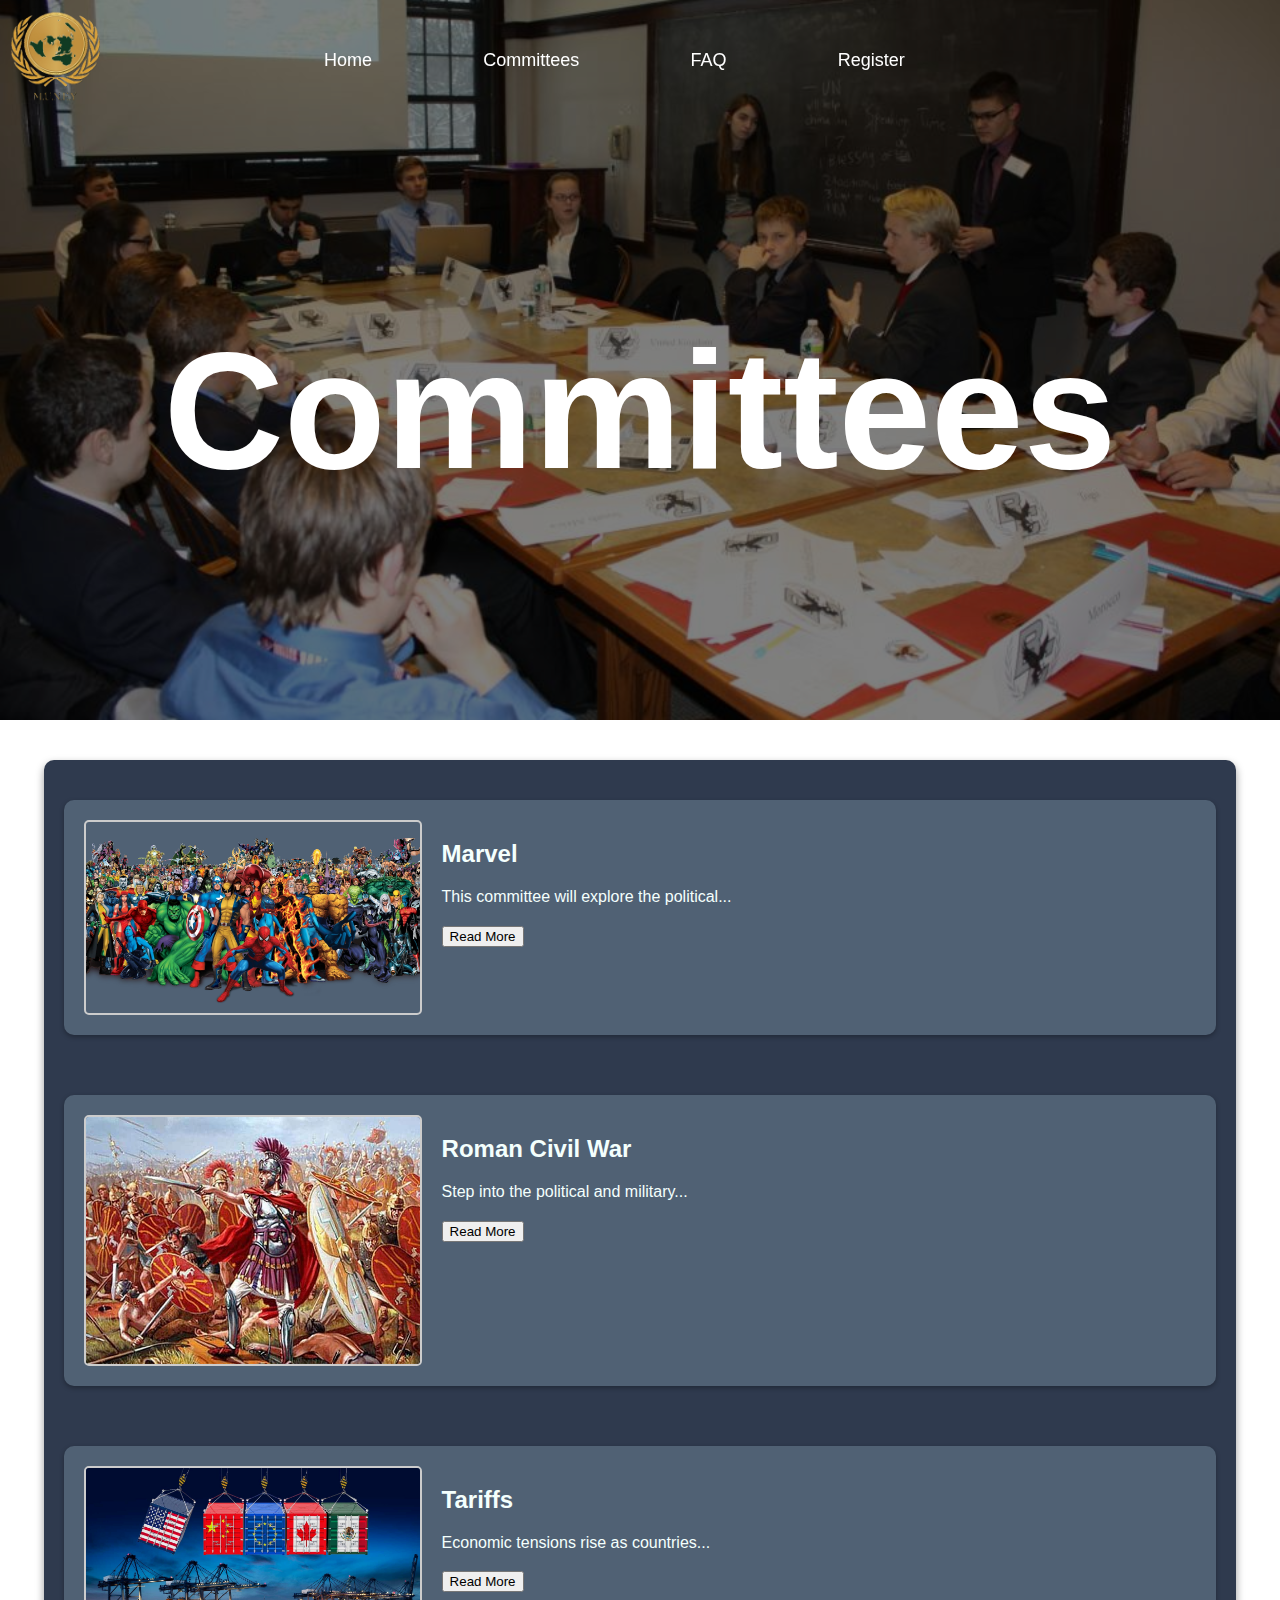
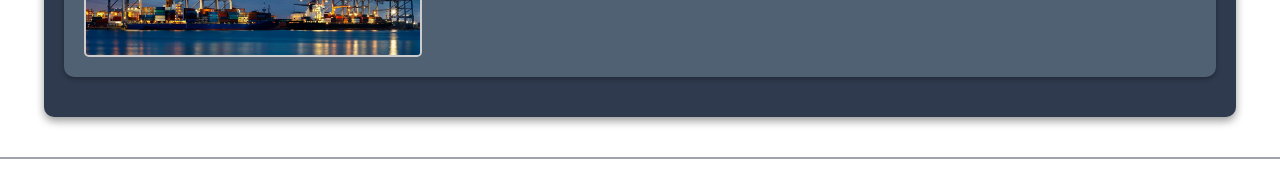
==== eyciSite/code/html/committees.html @ 30d7d752 "Update committees.html" ====
<!DOCTYPE html>
<html>
    <head>
        <base href="https://mun-ey.github.io/">
        <link rel="stylesheet" href="eyciSite/code/css/styles.css" />
    </head>
    <body>
        <!-- Image container with relative positioning -->
        <div style="position: relative;">
            <a href="eyciSite/code/html/index.html">
                <img src="eyciSite/assets/MuneyLogoNoBg.png" alt="MUNey Logo" class="logo">
            </a>

            <!-- Background image -->
            <div class="background-image" style="background: url('eyciSite/assets/bgCommittees.jpg') center/cover, rgba(0, 0, 0, 0.5); background-blend-mode: darken;"></div>

            <!-- Navbar -->
            <div class="navbar">
                <a href="eyciSite/code/html/index.html" class="active">Home</a>
                <a href="eyciSite/code/html/committees.html" class="committees">Committees</a>
                <a href="eyciSite/code/html/FAQ.html" class="news">FAQ</a>
                <a href="eyciSite/code/html/register.html" class="register">Register</a>

                <!-- Hamburger icon for mobile -->
                <div class="hamburger" onclick="toggleNavbar()">
                    <span class="bar"></span>
                    <span class="bar"></span>
                    <span class="bar"></span>
                </div>
            </div>

            <!-- Title -->
            <h1 class="title">Committees</h1>
        </div>

        <!-- Committees Section -->
        <div class="Committees-container">
            
            <div class="committee-item">
                <img src="eyciSite/assets/marvel.jpg" alt="Committee Image" class="committee-img"/>
                
                <div class="committee-content">
                    <h2>Marvel</h2>
                    <p class="short-text" data-fulltext="This committee will explore the political dynamics within the Marvel Universe, challenging delegates to navigate superhero regulations, Sokovia Accords, and intergalactic diplomacy.">
                        This committee will explore the political...
                    </p>
                    <button class="read-more-btn">Read More</button>
                </div>
            </div>

            <div class="committee-item">
                <img src="eyciSite/assets/roman.jpg" alt="Committee Image" class="committee-img" />
                
                <div class="committee-content">
                    <h2>Roman Civil War</h2>
                    <p class="short-text" data-fulltext="Step into the political and military turmoil of the late Roman Republic. Delegates will assume roles of key historical figures, negotiating alliances and waging strategic battles.">
                        Step into the political and military...
                    </p>
                    <button class="read-more-btn">Read More</button>
                </div>
            </div>

            <div class="committee-item">
                <img src="eyciSite/assets/tariffs.jpg" alt="Committee Image" class="committee-img" />
                
                <div class="committee-content">
                    <h2>Tariffs</h2>
                    <p class="short-text" data-fulltext="Economic tensions rise as countries debate international tariffs and trade restrictions. Delegates must balance national interests with global economic stability.">
                        Economic tensions rise as countries...
                    </p>
                    <button class="read-more-btn">Read More</button>
                </div>
            </div>

        </div>
        <hr style="border: 1px solid #2f3a4e77; margin: 20px 0;">
    </body>
</html>

<script>
    function toggleNavbar() {
        const navbar = document.querySelector('.navbar');
        navbar.classList.toggle('active');
    }

    document.querySelectorAll(".read-more-btn").forEach(button => {
        button.addEventListener("click", function () {
            const textElement = this.previousElementSibling;
            if (this.innerText === "Read More") {
                textElement.innerText = textElement.getAttribute("data-fulltext");
                this.innerText = "Read Less";
            } else {
                textElement.innerText = textElement.getAttribute("data-fulltext").slice(0, 40) + "...";
                this.innerText = "Read More";
            }
        });
    });
</script>
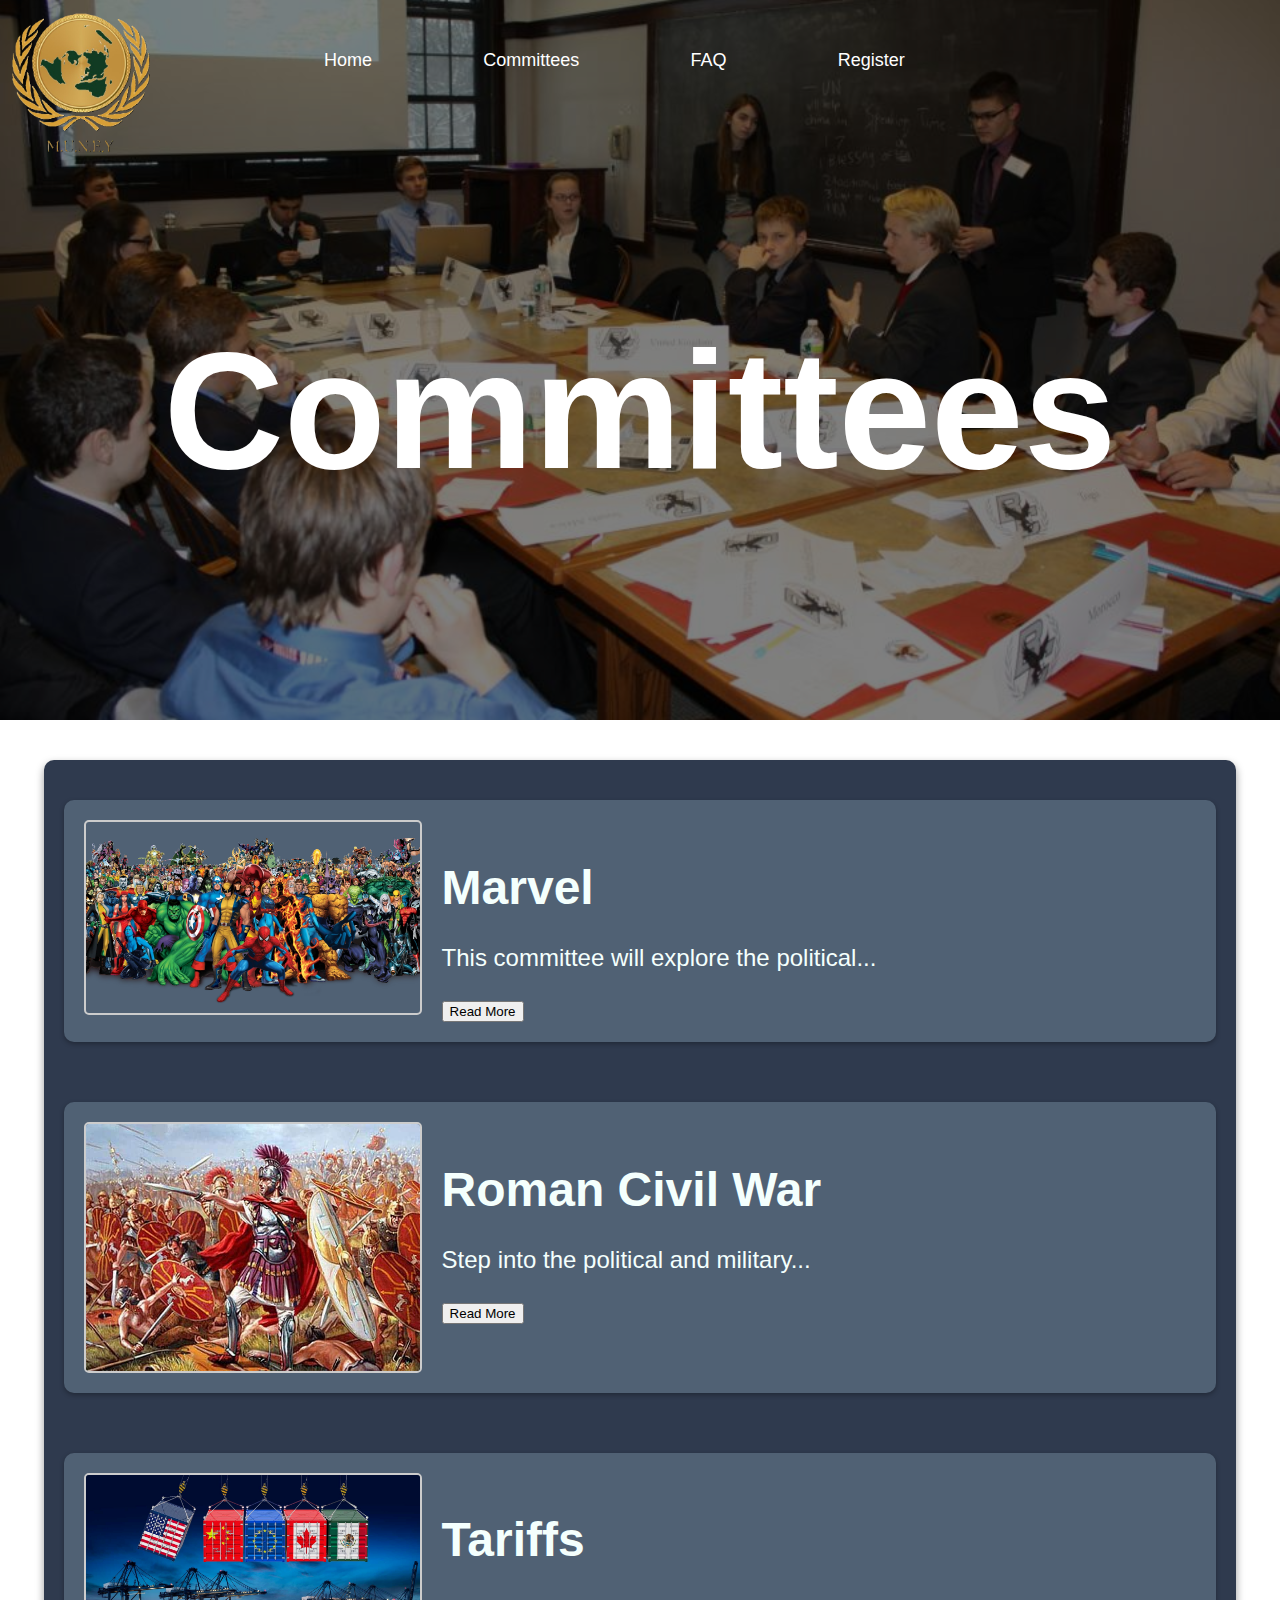
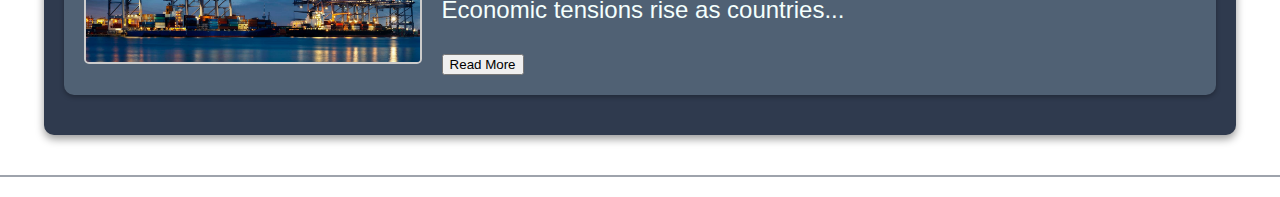
==== commit bb11afe9: "Update committees.html" ====
--- a/eyciSite/code/html/committees.html
+++ b/eyciSite/code/html/committees.html
@@ -41,7 +41,7 @@
                 
                 <div class="committee-content">
                     <h2>Marvel</h2>
-                    <p class="short-text" data-fulltext="This committee will explore the political dynamics within the Marvel Universe, challenging delegates to navigate superhero regulations, Sokovia Accords, and intergalactic diplomacy.">
+                    <p class="short-text" data-fulltext="This committee will explore the political dynamics within the Marvel Universe, challenging delegates to navigate superhero regulations, Sokovia Accords, and intergalactic diplomacy. This committee will explore the political dynamics within the Marvel Universe, challenging delegates to navigate superhero regulations, Sokovia Accords, and intergalactic diplomacy. This committee will explore the political dynamics within the Marvel Universe, challenging delegates to navigate superhero regulations, Sokovia Accords, and intergalactic diplomacy. This committee will explore the political dynamics within the Marvel Universe, challenging delegates to navigate superhero regulations, Sokovia Accords, and intergalactic diplomacy. This committee will explore the political dynamics within the Marvel Universe, challenging delegates to navigate superhero regulations, Sokovia Accords, and intergalactic diplomacy. This committee will explore the political dynamics within the Marvel Universe, challenging delegates to navigate superhero regulations, Sokovia Accords, and intergalactic diplomacy. This committee will explore the political dynamics within the Marvel Universe, challenging delegates to navigate superhero regulations, Sokovia Accords, and intergalactic diplomacy. This committee will explore the political dynamics within the Marvel Universe, challenging delegates to navigate superhero regulations, Sokovia Accords, and intergalactic diplomacy. This committee will explore the political dynamics within the Marvel Universe, challenging delegates to navigate superhero regulations, Sokovia Accords, and intergalactic diplomacy. This committee will explore the political dynamics within the Marvel Universe, challenging delegates to navigate superhero regulations, Sokovia Accords, and intergalactic diplomacy. This committee will explore the political dynamics within the Marvel Universe, challenging delegates to navigate superhero regulations, Sokovia Accords, and intergalactic diplomacy.">
                         This committee will explore the political...
                     </p>
                     <button class="read-more-btn">Read More</button>
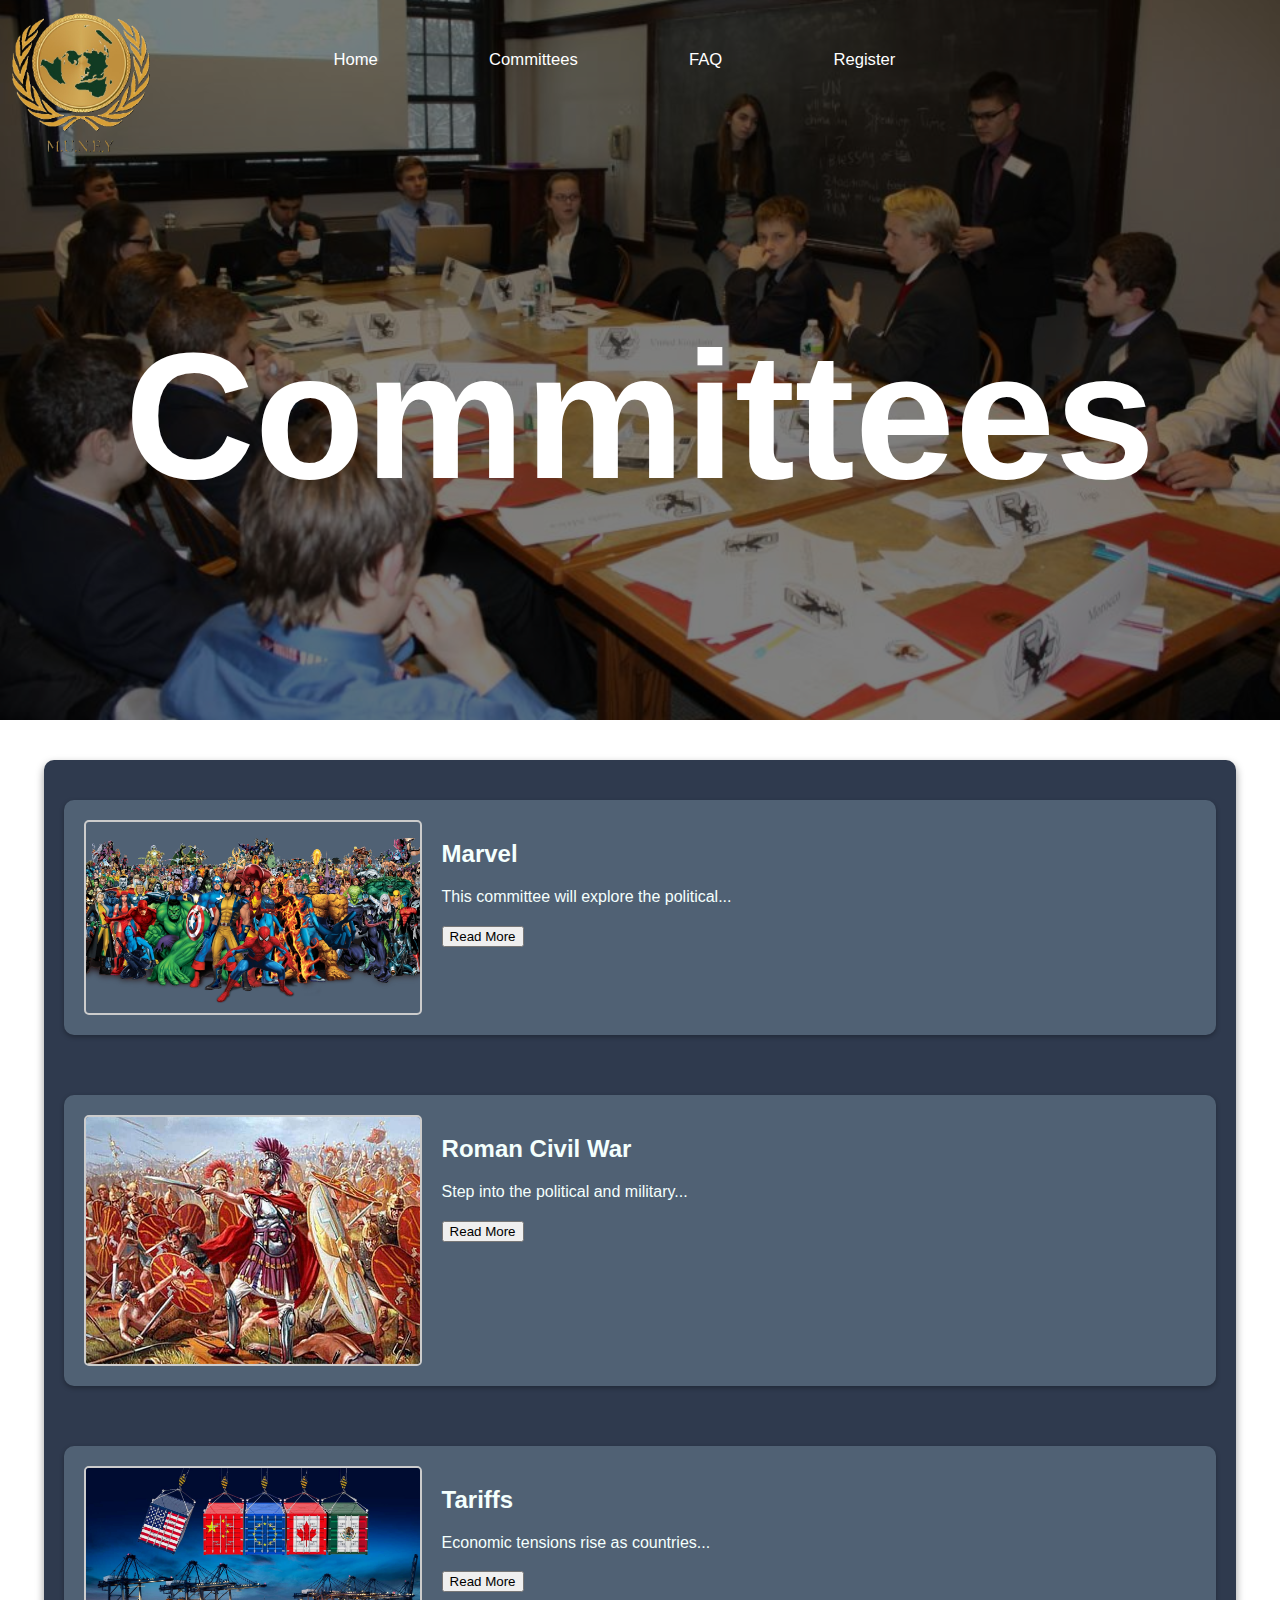
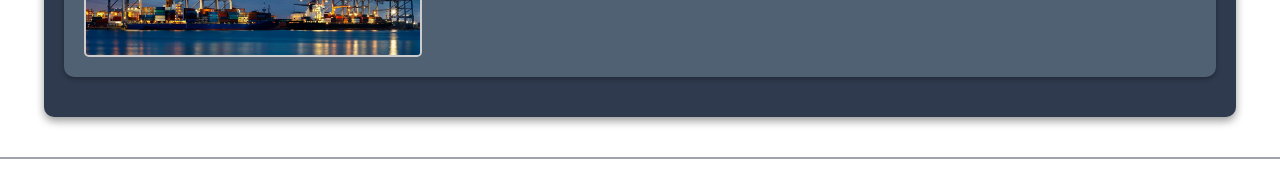
==== commit f092bf67: "changed some sizing for mobile" ====
--- a/eyciSite/code/html/committees.html
+++ b/eyciSite/code/html/committees.html
@@ -1,7 +1,7 @@
 <!DOCTYPE html>
 <html>
     <head>
-        <base href="https://mun-ey.github.io/">
+        <base href="/">
         <link rel="stylesheet" href="eyciSite/code/css/styles.css" />
     </head>
     <body>
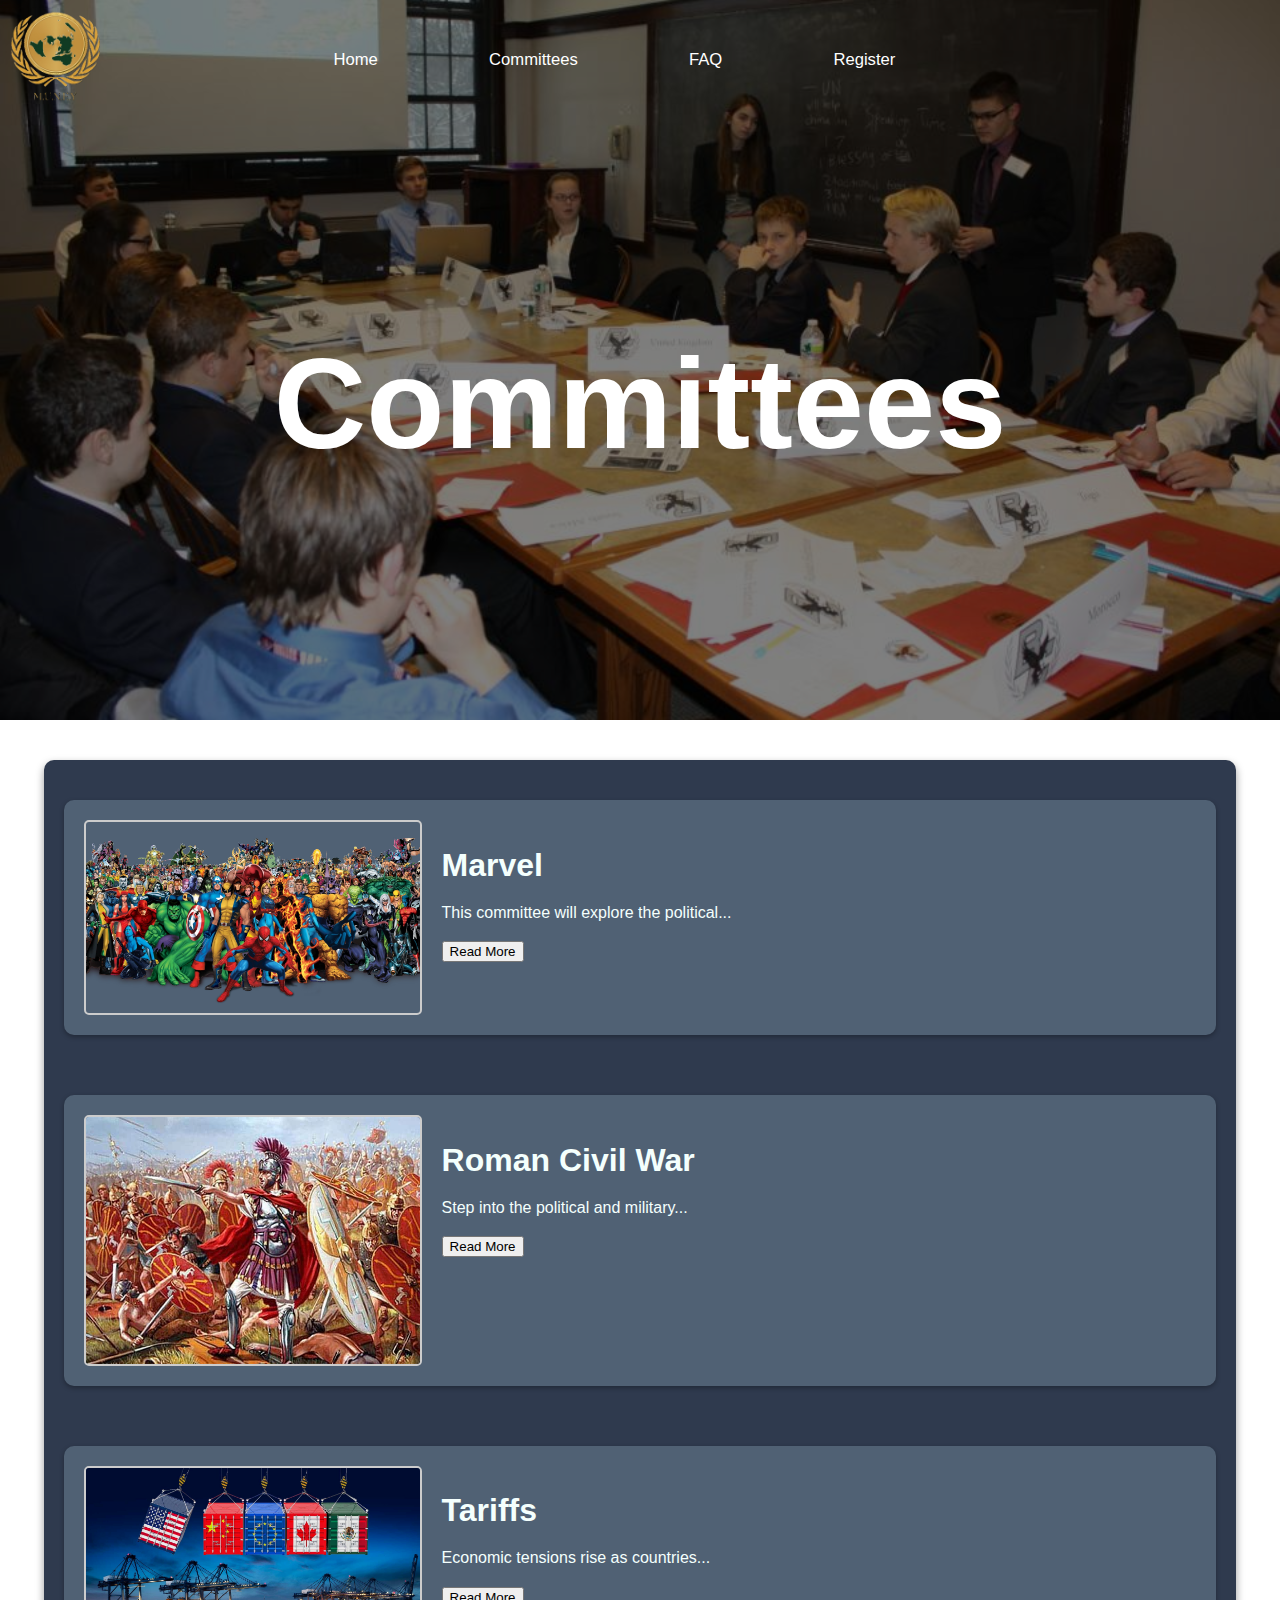
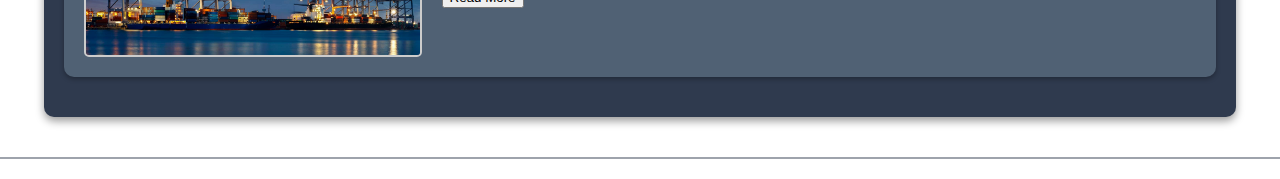
==== commit 64a93d35: "fixed sizing for everything. do better noah. smh..." ====
--- a/eyciSite/code/html/committees.html
+++ b/eyciSite/code/html/committees.html
@@ -1,8 +1,9 @@
 <!DOCTYPE html>
 <html>
     <head>
+        <meta name="viewport" content="width=device-width, initial-scale=1">
         <base href="/">
-        <link rel="stylesheet" href="eyciSite/code/css/styles.css" />
+        <link rel="stylesheet" href="eyciSite/code/css/committees.css" />
     </head>
     <body>
         <!-- Image container with relative positioning -->
@@ -41,8 +42,11 @@
                 
                 <div class="committee-content">
                     <h2>Marvel</h2>
-                    <p class="short-text" data-fulltext="This committee will explore the political dynamics within the Marvel Universe, challenging delegates to navigate superhero regulations, Sokovia Accords, and intergalactic diplomacy. This committee will explore the political dynamics within the Marvel Universe, challenging delegates to navigate superhero regulations, Sokovia Accords, and intergalactic diplomacy. This committee will explore the political dynamics within the Marvel Universe, challenging delegates to navigate superhero regulations, Sokovia Accords, and intergalactic diplomacy. This committee will explore the political dynamics within the Marvel Universe, challenging delegates to navigate superhero regulations, Sokovia Accords, and intergalactic diplomacy. This committee will explore the political dynamics within the Marvel Universe, challenging delegates to navigate superhero regulations, Sokovia Accords, and intergalactic diplomacy. This committee will explore the political dynamics within the Marvel Universe, challenging delegates to navigate superhero regulations, Sokovia Accords, and intergalactic diplomacy. This committee will explore the political dynamics within the Marvel Universe, challenging delegates to navigate superhero regulations, Sokovia Accords, and intergalactic diplomacy. This committee will explore the political dynamics within the Marvel Universe, challenging delegates to navigate superhero regulations, Sokovia Accords, and intergalactic diplomacy. This committee will explore the political dynamics within the Marvel Universe, challenging delegates to navigate superhero regulations, Sokovia Accords, and intergalactic diplomacy. This committee will explore the political dynamics within the Marvel Universe, challenging delegates to navigate superhero regulations, Sokovia Accords, and intergalactic diplomacy. This committee will explore the political dynamics within the Marvel Universe, challenging delegates to navigate superhero regulations, Sokovia Accords, and intergalactic diplomacy.">
+                    <p class="short-text">
                         This committee will explore the political...
+                    </p>
+                    <p class="more-content">
+                        This committee will explore the political dynamics within the Marvel Universe, challenging delegates to navigate superhero regulations, Sokovia Accords, and intergalactic diplomacy. This committee will explore the political dynamics within the Marvel Universe, challenging delegates to navigate superhero regulations, Sokovia Accords, and intergalactic diplomacy. This committee will explore the political dynamics within the Marvel Universe, challenging delegates to navigate superhero regulations, Sokovia Accords, and intergalactic diplomacy. This committee will explore the political dynamics within the Marvel Universe, challenging delegates to navigate superhero regulations, Sokovia Accords, and intergalactic diplomacy. This committee will explore the political dynamics within the Marvel Universe, challenging delegates to navigate superhero regulations, Sokovia Accords, and intergalactic diplomacy. This committee will explore the political dynamics within the Marvel Universe, challenging delegates to navigate superhero regulations, Sokovia Accords, and intergalactic diplomacy. This committee will explore the political dynamics within the Marvel Universe, challenging delegates to navigate superhero regulations, Sokovia Accords, and intergalactic diplomacy. This committee will explore the political dynamics within the Marvel Universe, challenging delegates to navigate superhero regulations, Sokovia Accords, and intergalactic diplomacy. This committee will explore the political dynamics within the Marvel Universe, challenging delegates to navigate superhero regulations, Sokovia Accords, and intergalactic diplomacy. This committee will explore the political dynamics within the Marvel Universe, challenging delegates to navigate superhero regulations, Sokovia Accords, and intergalactic diplomacy. This committee will explore the political dynamics within the Marvel Universe, challenging delegates to navigate superhero regulations, Sokovia Accords, and intergalactic diplomacy.
                     </p>
                     <button class="read-more-btn">Read More</button>
                 </div>
@@ -53,8 +57,11 @@
                 
                 <div class="committee-content">
                     <h2>Roman Civil War</h2>
-                    <p class="short-text" data-fulltext="Step into the political and military turmoil of the late Roman Republic. Delegates will assume roles of key historical figures, negotiating alliances and waging strategic battles.">
+                    <p class="short-text">
                         Step into the political and military...
+                    </p>
+                    <p class="more-content">
+                        Step into the political and military turmoil of the late Roman Republic. Delegates will assume roles of key historical figures, negotiating alliances and waging strategic battles.
                     </p>
                     <button class="read-more-btn">Read More</button>
                 </div>
@@ -65,8 +72,11 @@
                 
                 <div class="committee-content">
                     <h2>Tariffs</h2>
-                    <p class="short-text" data-fulltext="Economic tensions rise as countries debate international tariffs and trade restrictions. Delegates must balance national interests with global economic stability.">
+                    <p class="short-text">
                         Economic tensions rise as countries...
+                    </p>
+                    <p class="more-content">
+                        Economic tensions rise as countries debate international tariffs and trade restrictions. Delegates must balance national interests with global economic stability.
                     </p>
                     <button class="read-more-btn">Read More</button>
                 </div>
@@ -74,25 +84,8 @@
 
         </div>
         <hr style="border: 1px solid #2f3a4e77; margin: 20px 0;">
+
+        <script type="text/javascript" src="eyciSite/code/javascript/index.js"></script>
+        <script type="text/javascript" src="eyciSite/code/javascript/committees.js"></script>
     </body>
 </html>
-
-<script>
-    function toggleNavbar() {
-        const navbar = document.querySelector('.navbar');
-        navbar.classList.toggle('active');
-    }
-
-    document.querySelectorAll(".read-more-btn").forEach(button => {
-        button.addEventListener("click", function () {
-            const textElement = this.previousElementSibling;
-            if (this.innerText === "Read More") {
-                textElement.innerText = textElement.getAttribute("data-fulltext");
-                this.innerText = "Read Less";
-            } else {
-                textElement.innerText = textElement.getAttribute("data-fulltext").slice(0, 40) + "...";
-                this.innerText = "Read More";
-            }
-        });
-    });
-</script>
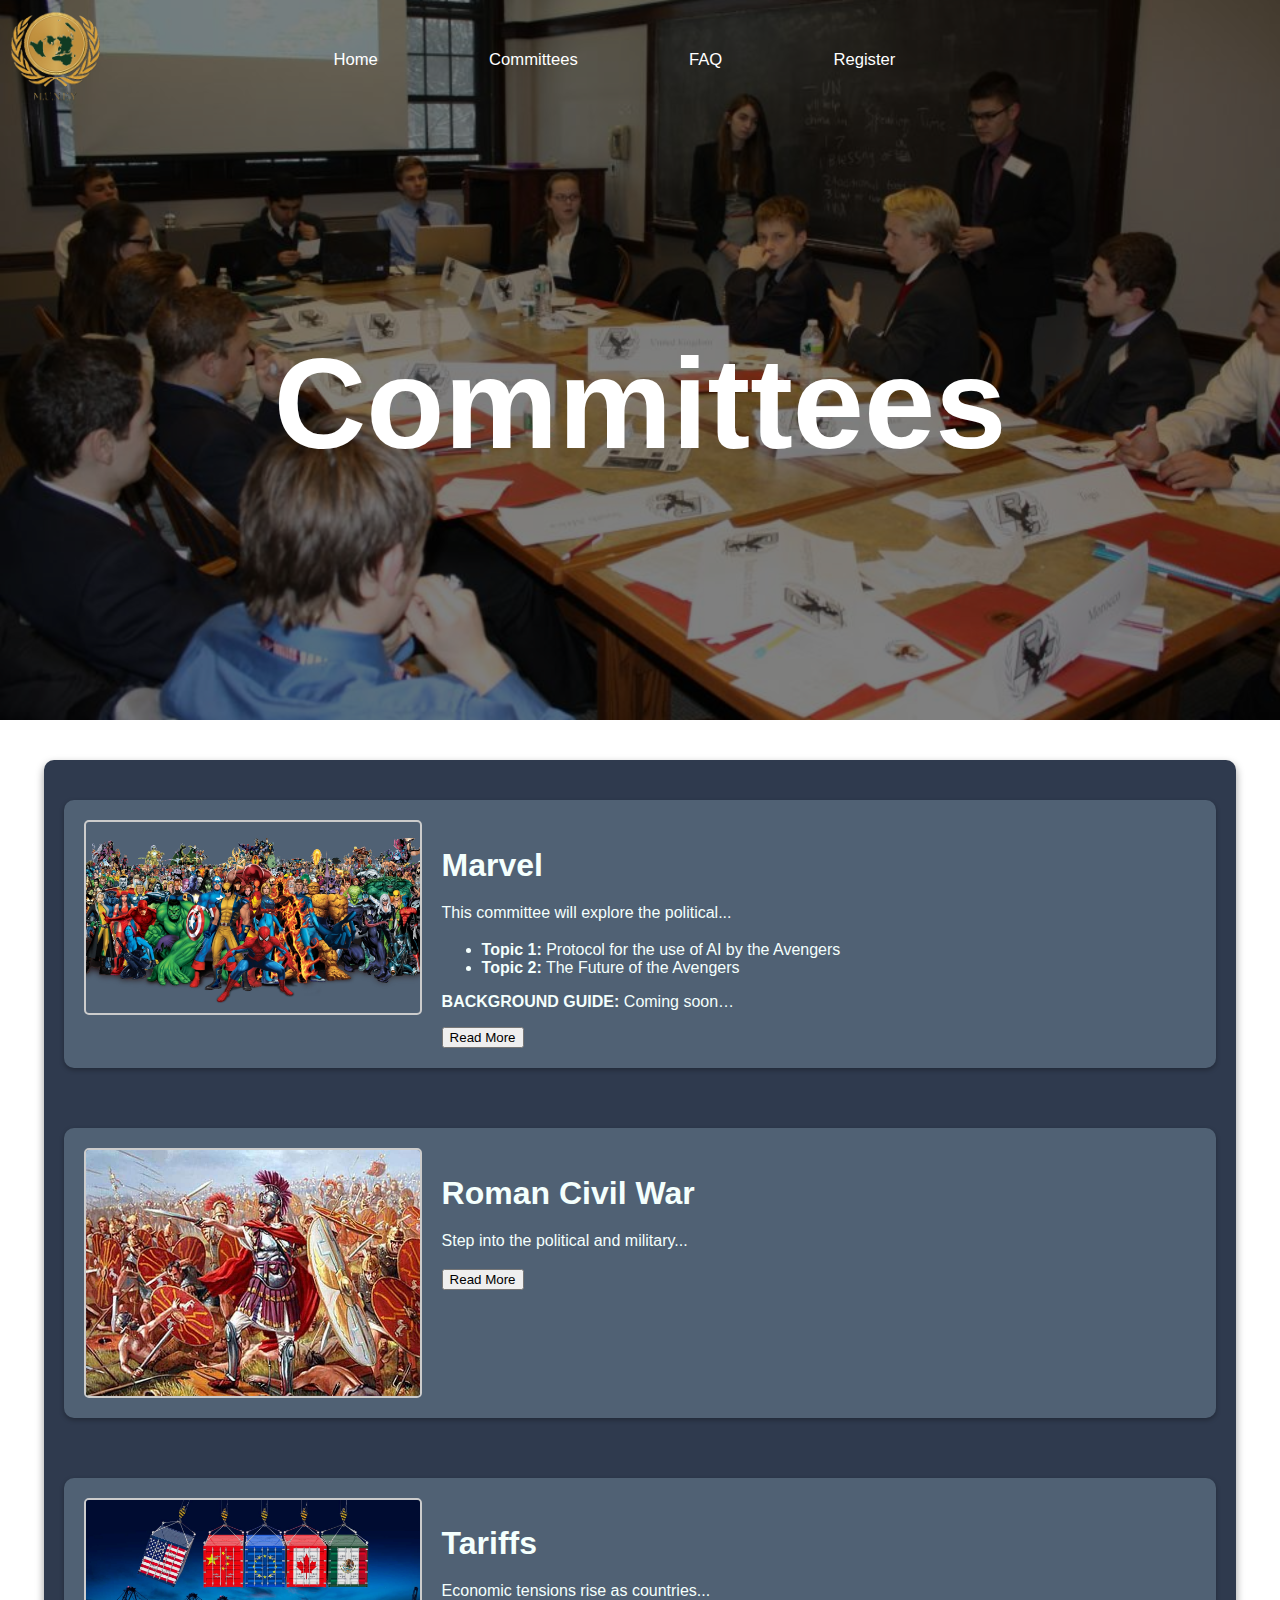
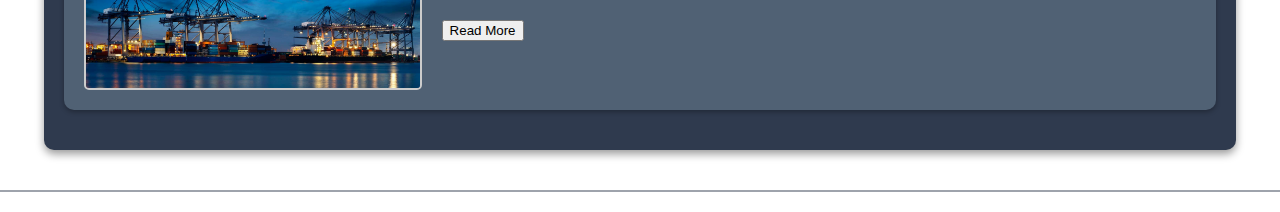
==== commit b778af49: "Update committees.html" ====
--- a/eyciSite/code/html/committees.html
+++ b/eyciSite/code/html/committees.html
@@ -46,7 +46,18 @@
                         This committee will explore the political...
                     </p>
                     <p class="more-content">
-                        This committee will explore the political dynamics within the Marvel Universe, challenging delegates to navigate superhero regulations, Sokovia Accords, and intergalactic diplomacy. This committee will explore the political dynamics within the Marvel Universe, challenging delegates to navigate superhero regulations, Sokovia Accords, and intergalactic diplomacy. This committee will explore the political dynamics within the Marvel Universe, challenging delegates to navigate superhero regulations, Sokovia Accords, and intergalactic diplomacy. This committee will explore the political dynamics within the Marvel Universe, challenging delegates to navigate superhero regulations, Sokovia Accords, and intergalactic diplomacy. This committee will explore the political dynamics within the Marvel Universe, challenging delegates to navigate superhero regulations, Sokovia Accords, and intergalactic diplomacy. This committee will explore the political dynamics within the Marvel Universe, challenging delegates to navigate superhero regulations, Sokovia Accords, and intergalactic diplomacy. This committee will explore the political dynamics within the Marvel Universe, challenging delegates to navigate superhero regulations, Sokovia Accords, and intergalactic diplomacy. This committee will explore the political dynamics within the Marvel Universe, challenging delegates to navigate superhero regulations, Sokovia Accords, and intergalactic diplomacy. This committee will explore the political dynamics within the Marvel Universe, challenging delegates to navigate superhero regulations, Sokovia Accords, and intergalactic diplomacy. This committee will explore the political dynamics within the Marvel Universe, challenging delegates to navigate superhero regulations, Sokovia Accords, and intergalactic diplomacy. This committee will explore the political dynamics within the Marvel Universe, challenging delegates to navigate superhero regulations, Sokovia Accords, and intergalactic diplomacy.
+                        
+                        Set in the dystopian world of the Marvel Cinematic Universe (MCU), this committee will explore the themes of AI, accountability, and abuse of power. The focus will be on 
+                        <em>Protocol for the use of AI by the Avengers</em> after the events of <em>Age of Ultron</em>. Additionally, this committee will debate 
+                        <em>The Future of the Avengers</em>, questioning whether it is an abuse of power and if the Avengers should be reformed or abolished in the face of the disaster left in their wake.
+                        
+                        
+                        <ul>
+                            <li><strong>Topic 1:</strong> Protocol for the use of AI by the Avengers</li>
+                            <li><strong>Topic 2:</strong> The Future of the Avengers</li>
+                        </ul>
+                        
+                        <strong>BACKGROUND GUIDE:</strong> Coming soon…
                     </p>
                     <button class="read-more-btn">Read More</button>
                 </div>
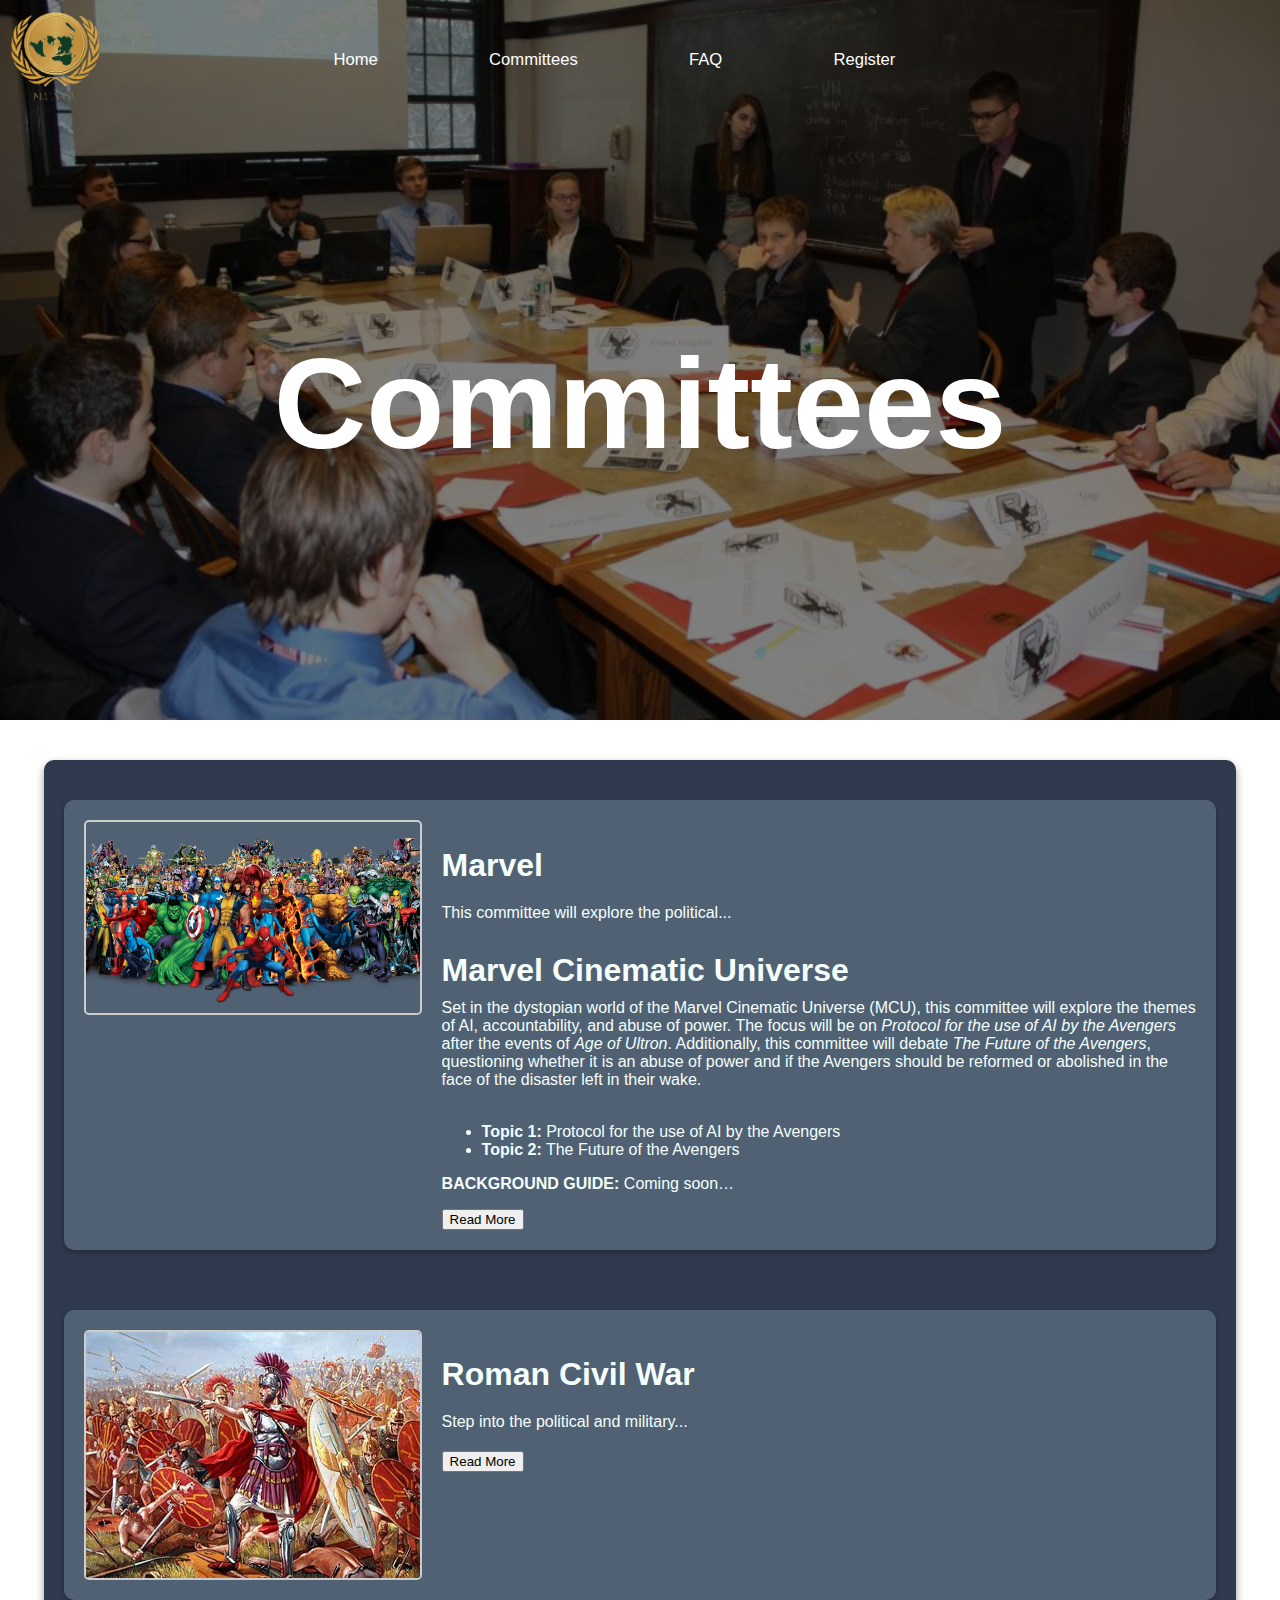
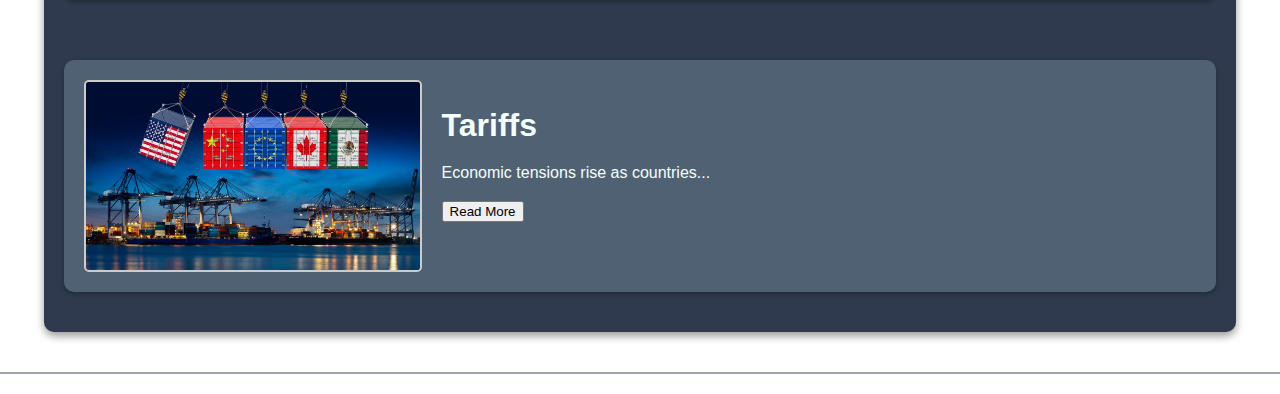
==== commit 02008e5f: "Update committees.html" ====
--- a/eyciSite/code/html/committees.html
+++ b/eyciSite/code/html/committees.html
@@ -47,17 +47,20 @@
                     </p>
                     <p class="more-content">
                         
-                        Set in the dystopian world of the Marvel Cinematic Universe (MCU), this committee will explore the themes of AI, accountability, and abuse of power. The focus will be on 
-                        <em>Protocol for the use of AI by the Avengers</em> after the events of <em>Age of Ultron</em>. Additionally, this committee will debate 
-                        <em>The Future of the Avengers</em>, questioning whether it is an abuse of power and if the Avengers should be reformed or abolished in the face of the disaster left in their wake.
-                        
-                        
+                        <h2>Marvel Cinematic Universe</h2>
+
+                        Set in the dystopian world of the Marvel Cinematic Universe (MCU), this committee will explore the themes of AI, accountability, and abuse of power. The focus will be on  
+                        <em>Protocol for the use of AI by the Avengers</em> after the events of <em>Age of Ultron</em>. Additionally, this committee will debate  
+                        <em>The Future of the Avengers</em>, questioning whether it is an abuse of power and if the Avengers should be reformed or abolished in the face of the disaster left in their wake.  
+                        <br><br>
+                    
                         <ul>
                             <li><strong>Topic 1:</strong> Protocol for the use of AI by the Avengers</li>
                             <li><strong>Topic 2:</strong> The Future of the Avengers</li>
                         </ul>
-                        
+                    
                         <strong>BACKGROUND GUIDE:</strong> Coming soon…
+                    
                     </p>
                     <button class="read-more-btn">Read More</button>
                 </div>
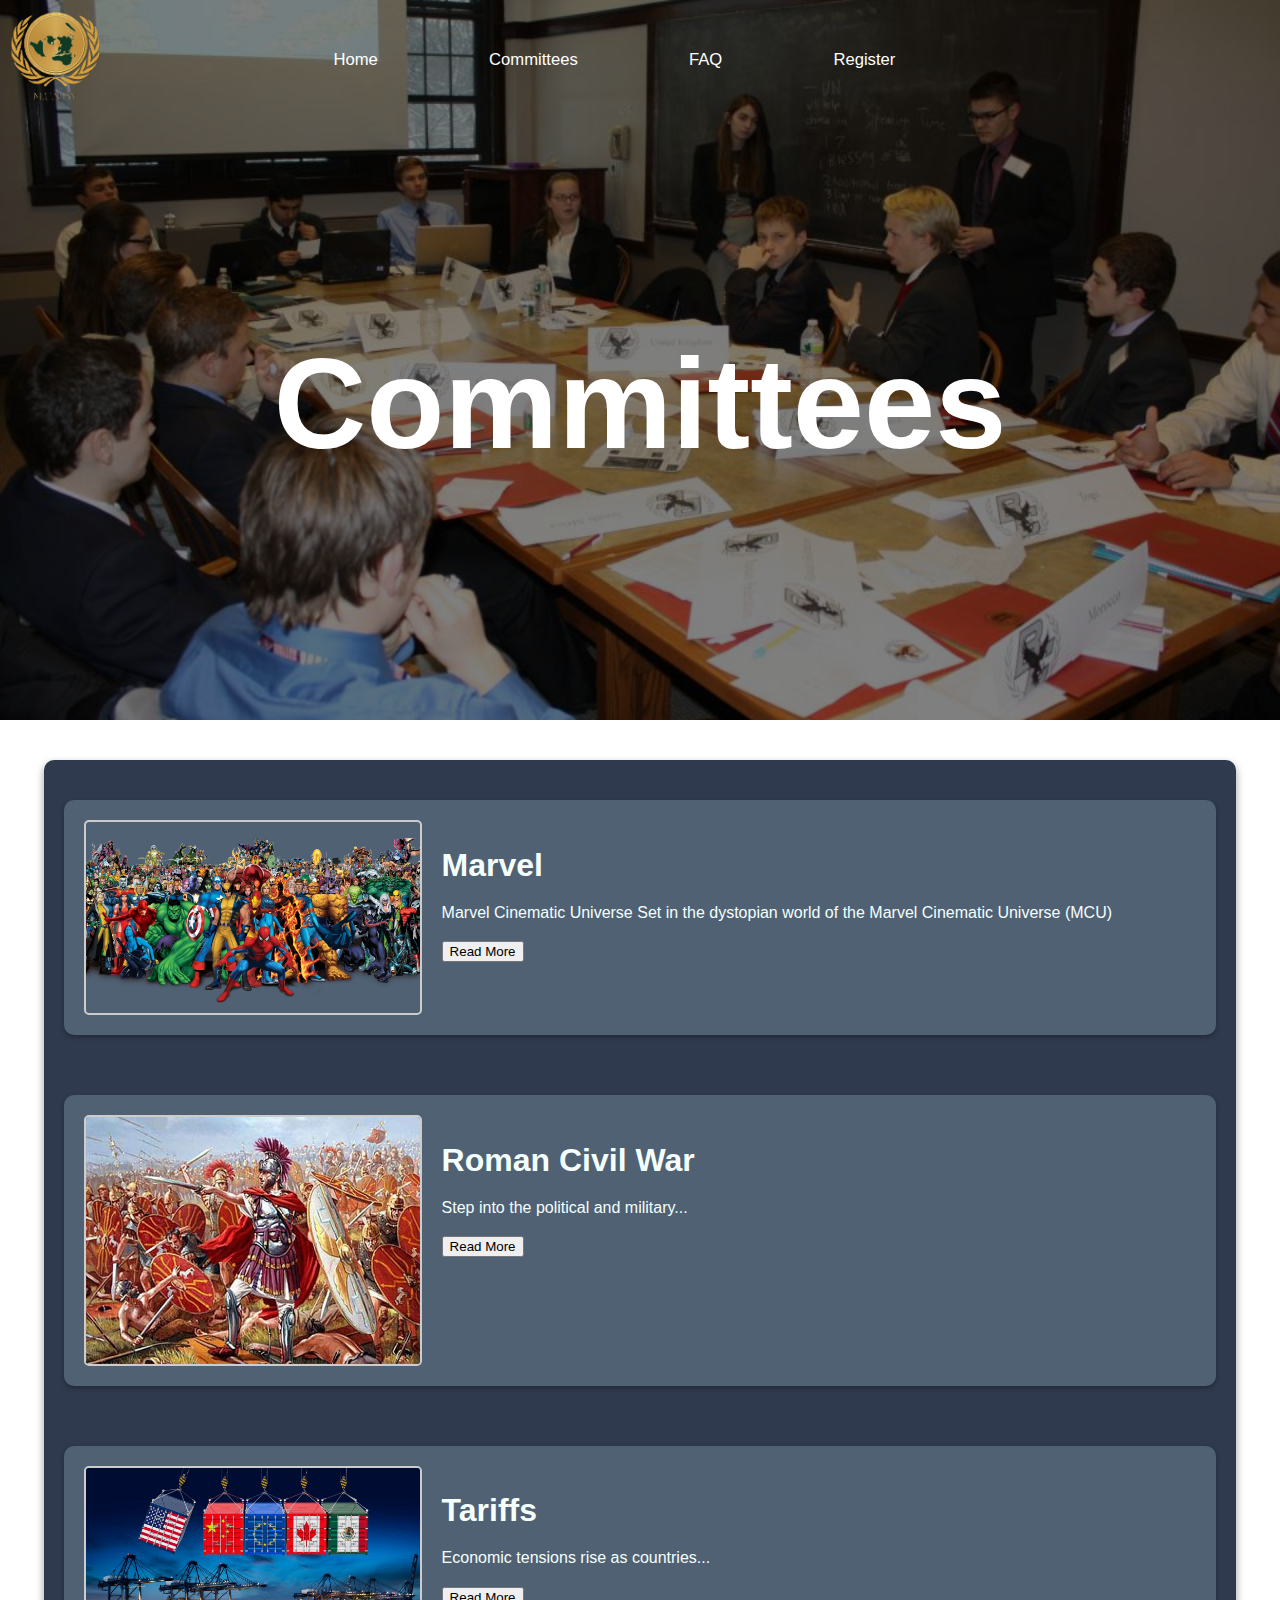
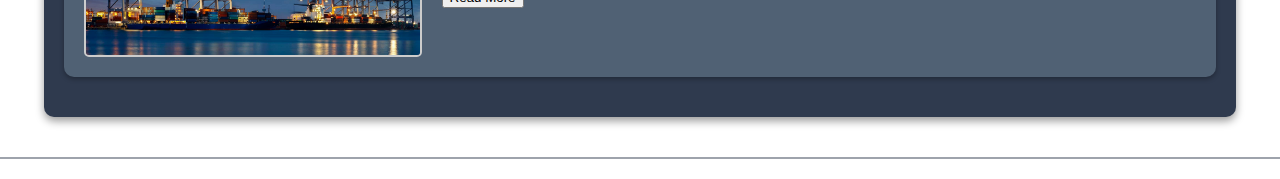
==== commit e2ac612e: "Update committees.html" ====
--- a/eyciSite/code/html/committees.html
+++ b/eyciSite/code/html/committees.html
@@ -43,24 +43,10 @@
                 <div class="committee-content">
                     <h2>Marvel</h2>
                     <p class="short-text">
-                        This committee will explore the political...
+                        Marvel Cinematic Universe Set in the dystopian world of the Marvel Cinematic Universe (MCU)
                     </p>
                     <p class="more-content">
-                        
-                        <h2>Marvel Cinematic Universe</h2>
-
-                        Set in the dystopian world of the Marvel Cinematic Universe (MCU), this committee will explore the themes of AI, accountability, and abuse of power. The focus will be on  
-                        <em>Protocol for the use of AI by the Avengers</em> after the events of <em>Age of Ultron</em>. Additionally, this committee will debate  
-                        <em>The Future of the Avengers</em>, questioning whether it is an abuse of power and if the Avengers should be reformed or abolished in the face of the disaster left in their wake.  
-                        <br><br>
-                    
-                        <ul>
-                            <li><strong>Topic 1:</strong> Protocol for the use of AI by the Avengers</li>
-                            <li><strong>Topic 2:</strong> The Future of the Avengers</li>
-                        </ul>
-                    
-                        <strong>BACKGROUND GUIDE:</strong> Coming soon…
-                    
+                        Marvel Cinematic Universe Set in the dystopian world of the Marvel Cinematic Universe (MCU), this committee will explore the themes of AI, accountability, and abuse of power. The focus will be on <em>Protocol for the use of AI by the Avengers</em> after the events of <em>Age of Ultron</em>. Additionally, this committee will debate <em>The Future of the Avengers</em>, questioning whether it is an abuse of power and if the Avengers should be reformed or abolished in the face of the disaster left in their wake. <br><br> <strong>Topic 1:</strong> Protocol for the use of AI by the Avengers. <br> <strong>Topic 2:</strong> The Future of the Avengers. <br><br> <strong>BACKGROUND GUIDE:</strong> Coming soon…
                     </p>
                     <button class="read-more-btn">Read More</button>
                 </div>
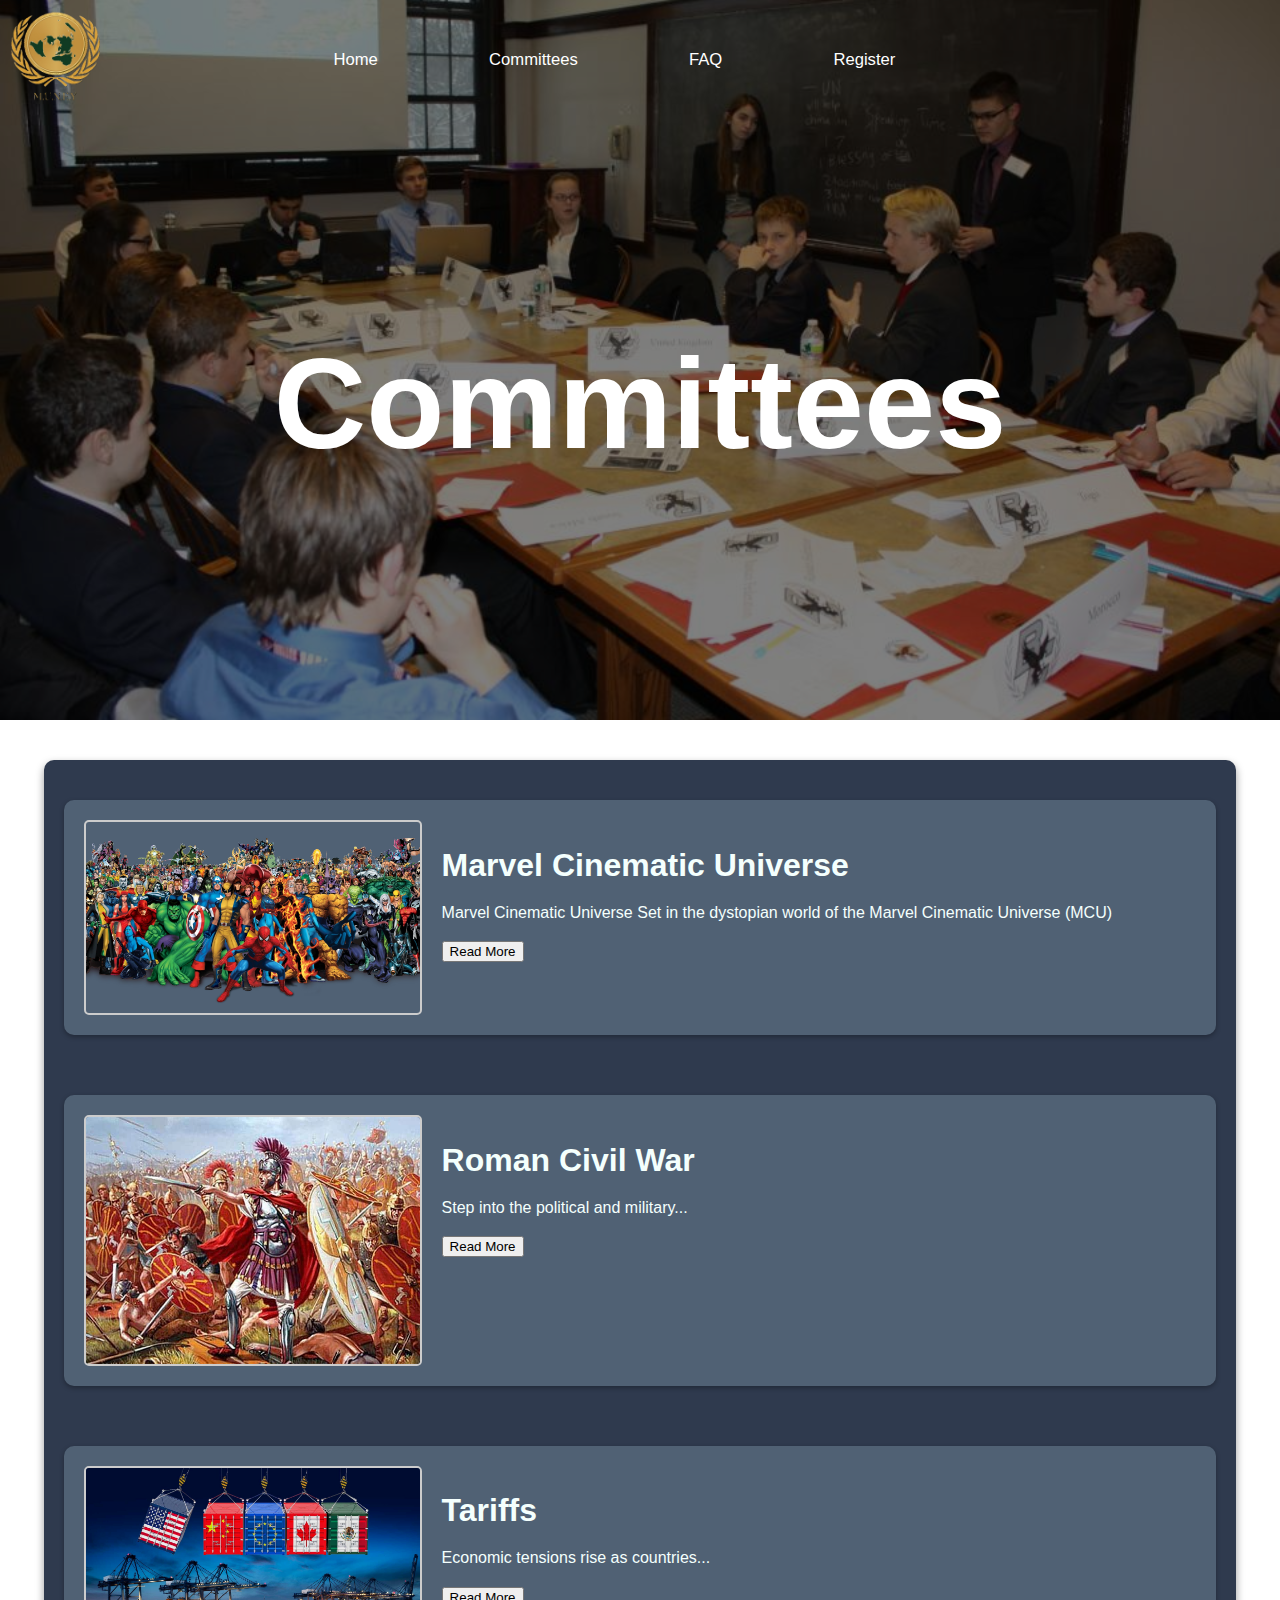
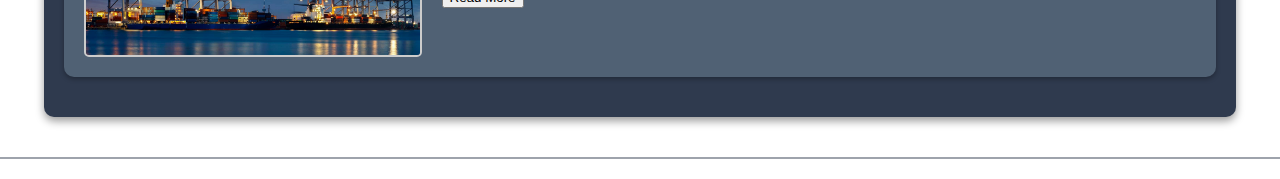
==== commit b587b7b7: "Update committees.html" ====
--- a/eyciSite/code/html/committees.html
+++ b/eyciSite/code/html/committees.html
@@ -41,7 +41,7 @@
                 <img src="eyciSite/assets/marvel.jpg" alt="Committee Image" class="committee-img"/>
                 
                 <div class="committee-content">
-                    <h2>Marvel</h2>
+                    <h2>Marvel Cinematic Universe</h2>
                     <p class="short-text">
                         Marvel Cinematic Universe Set in the dystopian world of the Marvel Cinematic Universe (MCU)
                     </p>
